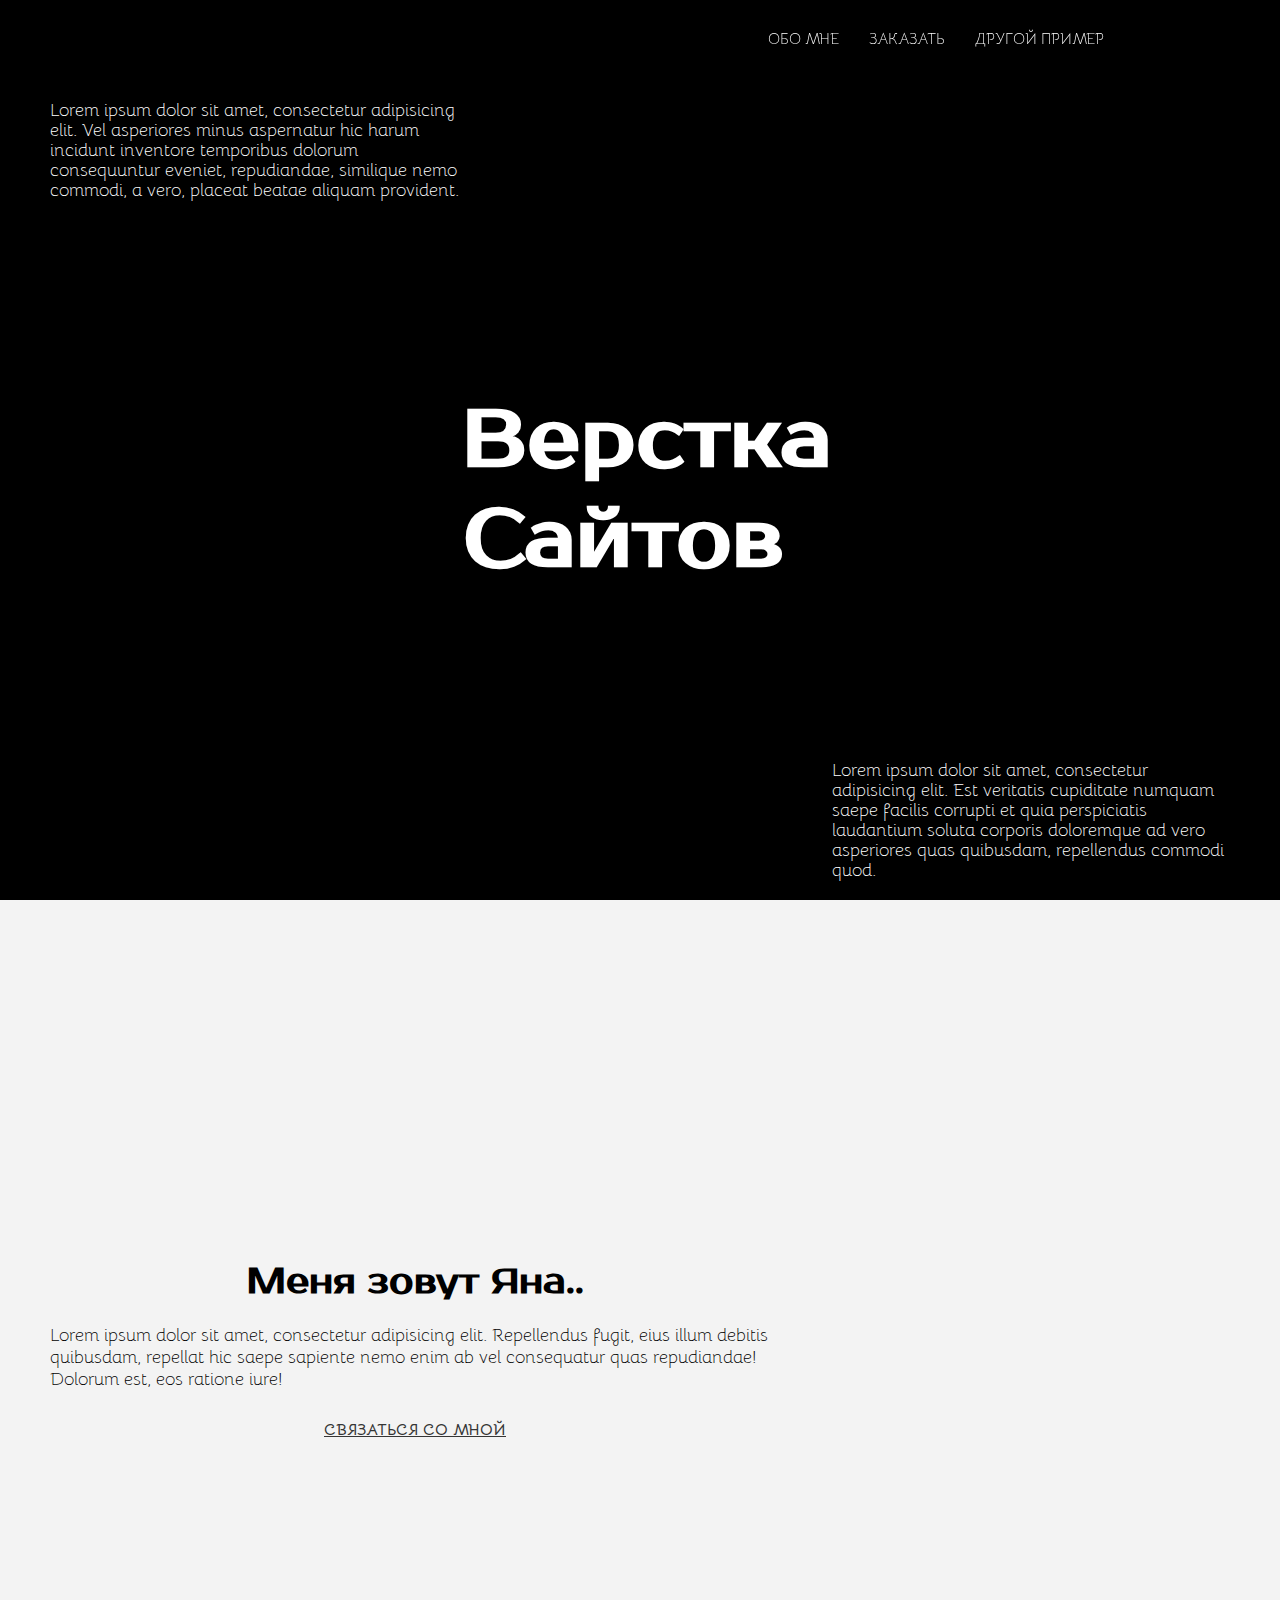
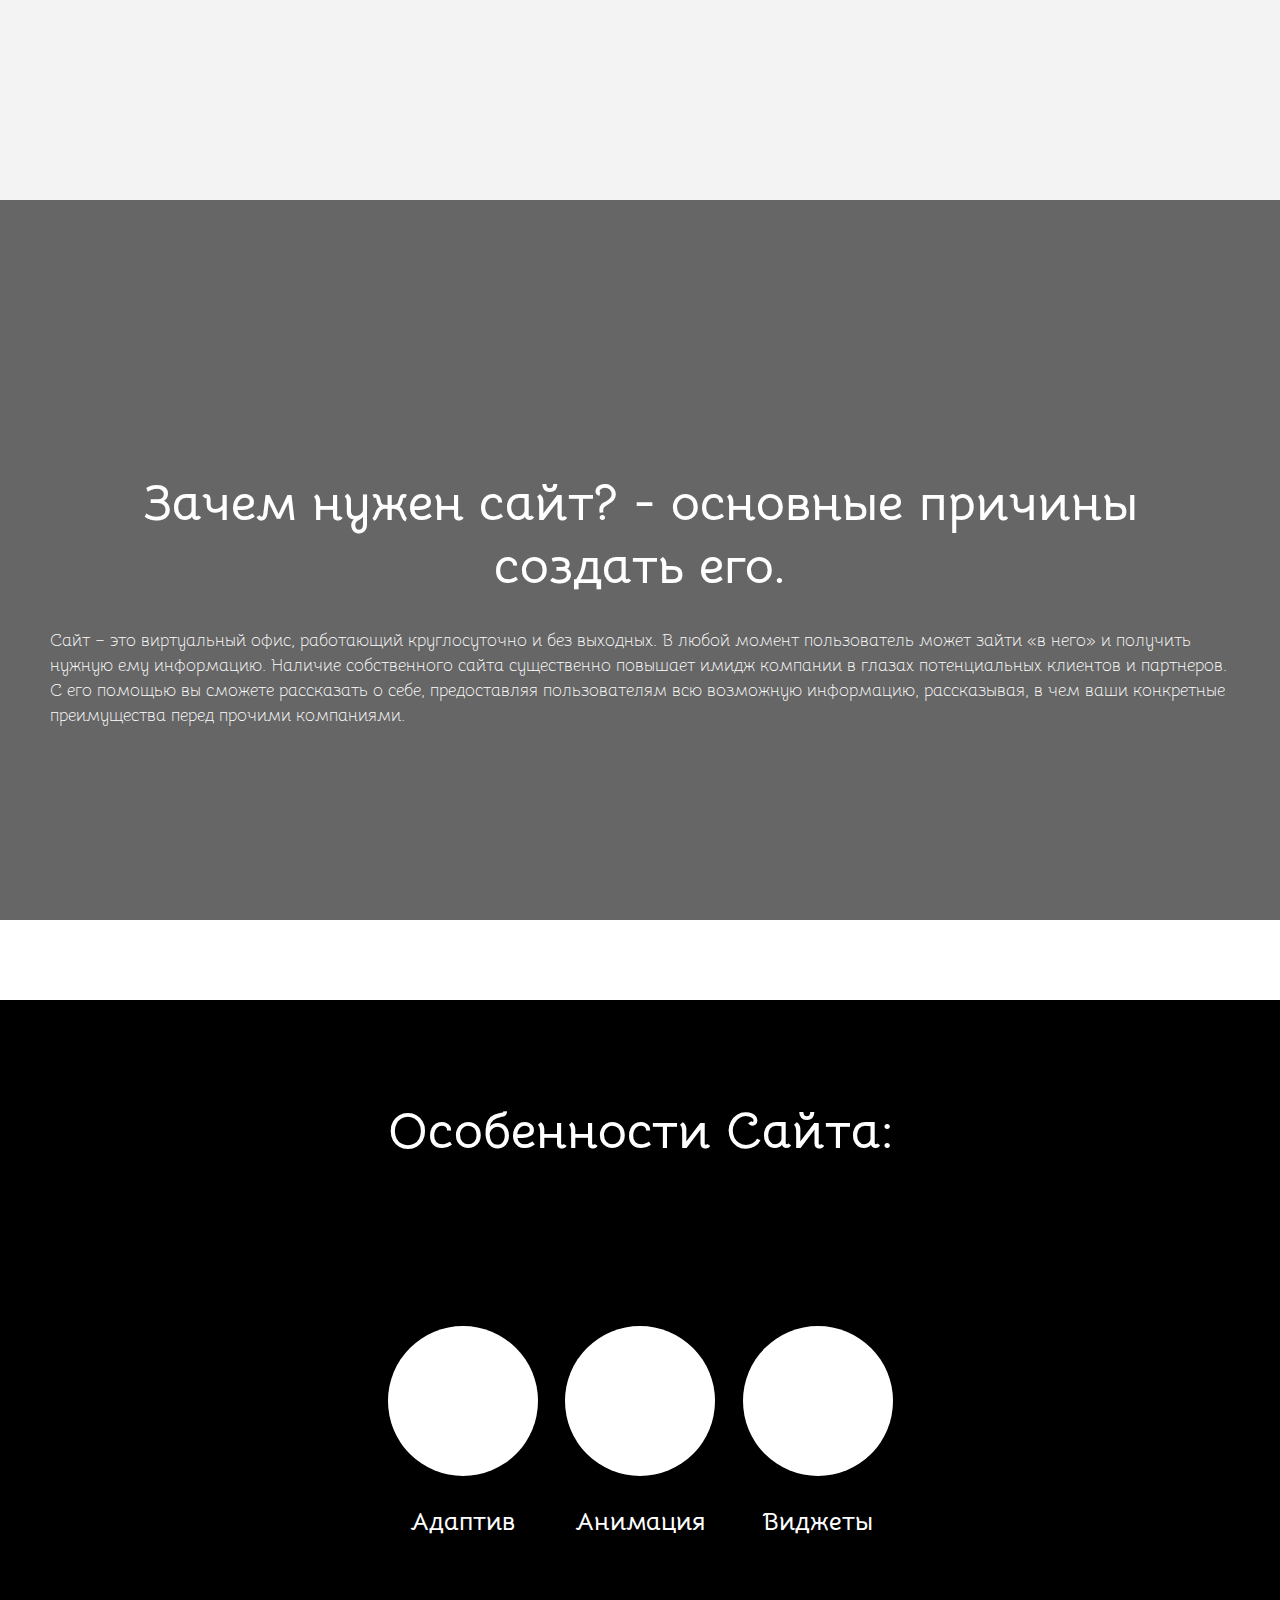
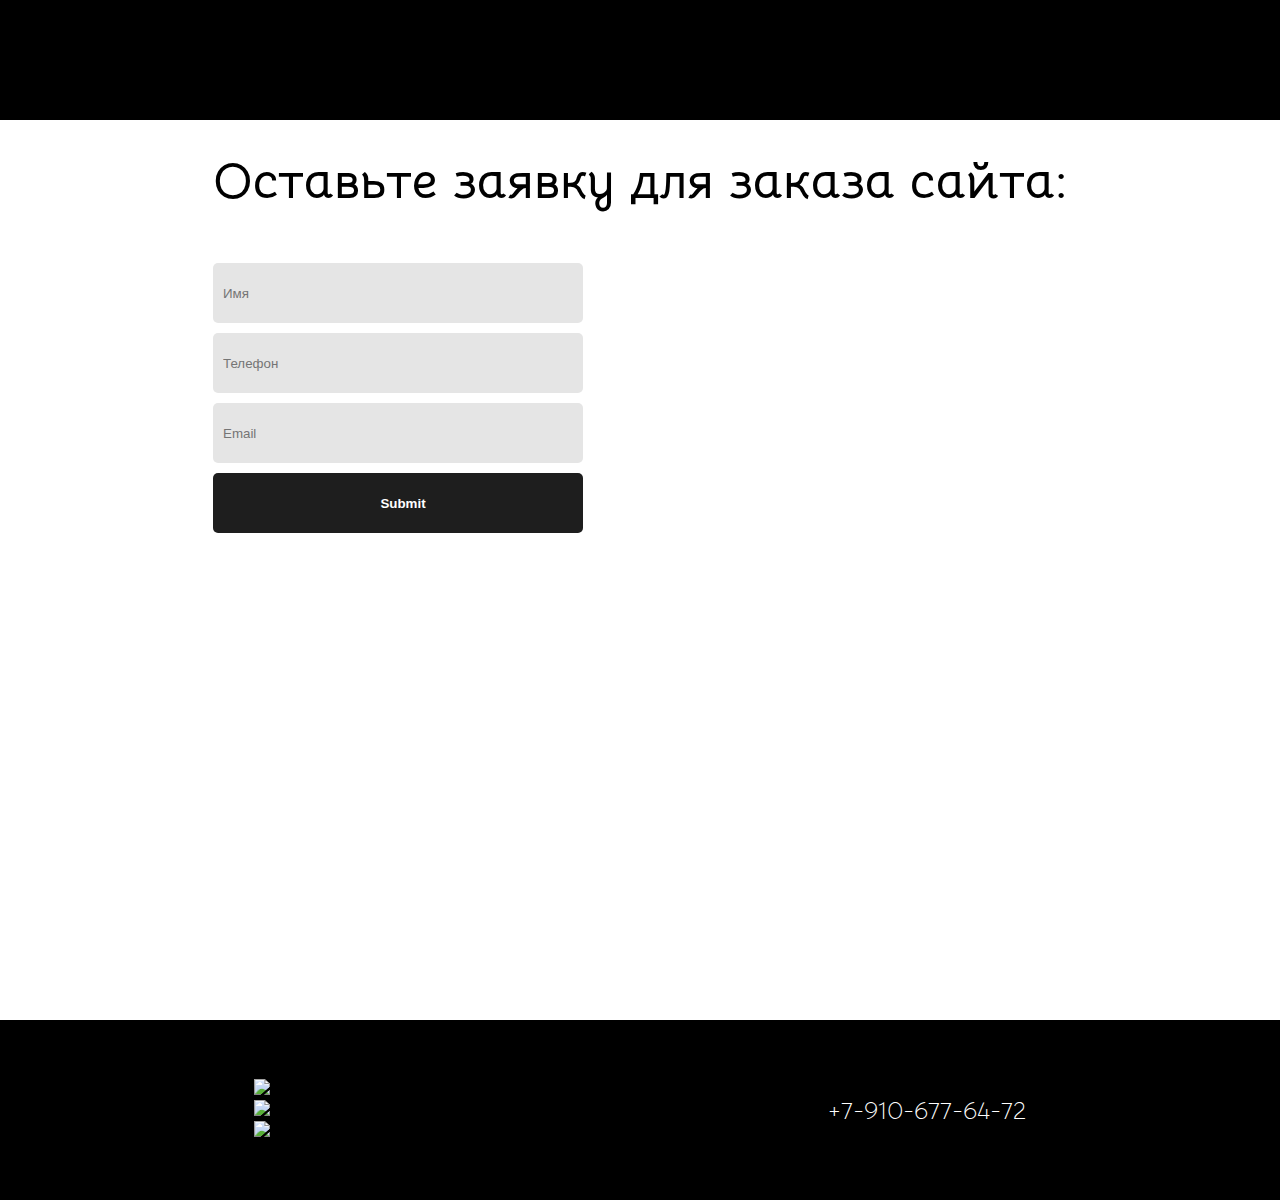
==== index.html @ 30df3de8 "Add files via upload" ====
<!DOCTYPE html>
<html lang="en">
<head>
	<meta charset="UTF-8">
	<meta name="viewport" content="width=device-width, initial-scale=1.0">
	 <meta name="viewport" content="width=device-width">
	<link rel="stylesheet" href="styles/style.css">
	<link rel="preconnect" href="https://fonts.gstatic.com">
	<link href="https://fonts.googleapis.com/css2?family=Bellota:wght@300;400;700&family=Prosto+One&display=swap" rel="stylesheet">
		<title>Portfolio</title>
</head>
<body>
	
		<div class="wrapper">
	<div class="main page">	
		<div class="header">
			<div class="container">
				<div class="header__body">
					<a href="#" class="header__logo">
						<img src="img/circle.png" alt="">
					</a>
					
					<div class="header__burger">
						<span></span>
					</div>
					<nav class="header__menu">
						<ul class="header__list">
							<li>
								 <a href="#about" class="header__link">Обо Мне</a>
							</li>
							
							<li>
								 <a href="#odder" class="header__link">Заказать</a>
							</li>

							<li>
								 <a href="web2/index.html" class="header__link">Другой Пример</a>
							</li>
						</ul>
					</nav>
				</div>
			</div>
		</div>
		
		<div class="main content">
				<div class="content__text one">
					Lorem ipsum dolor sit amet, consectetur adipisicing elit. Vel asperiores minus aspernatur hic harum incidunt inventore temporibus dolorum consequuntur eveniet, repudiandae, similique nemo commodi, a vero, placeat beatae aliquam provident.
				</div>
				
				<div class="content__headline">Верстка Сайтов</div>
				
				<div class="content__text two">
					Lorem ipsum dolor sit amet, consectetur adipisicing elit. Est veritatis cupiditate numquam saepe facilis corrupti et quia perspiciatis laudantium soluta corporis doloremque ad vero asperiores quas quibusdam, repellendus commodi quod.
				</div>
		</div>
	</div>
	
	<div class="about page" id="about">
		<div class="about content">
			<div class="about__row">
			<div class="about__body">
				<div class="about__body__title">Меня зовут Яна..</div>
				<div class="about__body__discription">Lorem ipsum dolor sit amet, consectetur adipisicing 	elit. Repellendus fugit, eius illum debitis quibusdam, repellat hic saepe sapiente 	nemo enim ab vel consequatur quas repudiandae! Dolorum est, eos ratione iure!</div>
				<a href="#call" class="about__body__link">Связаться со мной</a>
			</div>
		
				<div class="about__img">
					<img src="img/aboutimg.png" alt="">
				</div>
				</div>
		</div>
	</div>
	
	<div class="forwhat page">
		<div class="forwhat content">
			<div class="forwhat__body">
				<div class="text">Зачем нужен сайт? - основные причины создать его.</div>
				<div class="forwhat__body__points">Сайт – это виртуальный офис, работающий круглосуточно и без выходных. В любой момент пользователь может зайти «в него» и получить нужную ему информацию. Наличие собственного сайта существенно повышает имидж компании в глазах потенциальных клиентов и партнеров. С его помощью вы сможете рассказать о себе, предоставляя пользователям всю возможную информацию, рассказывая, в чем ваши конкретные преимущества перед прочими компаниями.</div>
			</div>
		</div>
	</div>


	<div class="slider_">
		<div class="slider content">
			<div class="slider__item">
				<img src="img/HP1.jpg" alt="">
			</div>
			
			<div class="slider__item">
				<img src="img/HP2.jpg" alt="">
			</div>
			
			<div class="slider__item">
				<img src="img/HP3.jpg" alt="">
			</div>
			
			<div class="slider__item">
				<img src="img/KS1.jpg" alt="">
			</div>
		</div>
	</div>
	
	<div class="sitesettings page">
		<div class="sitesettings content">
			<div class="sitesettings__body">
				<div class="text">Особенности Сайта:</div>
				<div class="settings_circles">
					
					<div class="settings_circles__body">
						<div class="circles__body__circle adap"><img src="img/adapt.png" alt=""></div>
						<div class="circles__body__text">Адаптив</div>
					</div>
					
					<div class="settings_circles__body">
						<div class="circles__body__circle anim"><img src="img/animat.png" alt=""></div>
						<div class="circles__body__text">Анимация</div>
					</div>
					
					<div class="settings_circles__body">
						<div class="circles__body__circle send"><img src="img/vidzets.png" alt=""></div>
						<div class="circles__body__text">Виджеты</div>
					</div>
				</div>
			</div>
		</div>
	</div>
	
	<div class="formsend page" id="odder">
		<div class="formsend content">
			<div class="formsend__body">
				<div class="text">Оставьте заявку для заказа сайта:</div>
				
					<div class="form__body">
						<form action="email.php" class="formsend__form" autocomplete="off" method="post">
							<input class="input" placeholder="Имя" name="username"  required="required" 	type="text">
							<input class="input" placeholder="Телефон" name = "usernumber" required="required" type="text">
							<input class="input" placeholder="Email" name = "usermail" required="required" type="text">
							<input class="bot-send-mail" placeholder="Email" required="required" type="submit">
						</form>
						<div class="form__img"><img src="img/notsendyet.png" alt=""></div>
					</div>
			</div>
		</div>
	</div>
	

	<footer class="footer page">
		<div class="footer__row" id="call">
			<div class="conteiner">
				<div class="footer__body">
					<div class="socials__links">
					<a href="#"><img src="img/instagram.png"></a>
					<a href="#"><img src="img/vk.png"></a>
					<a href="#"><img src="img/email.png"></a>
				</div>
			<div class="footer__phone">
				<a href="#" class="phone">+7-910-677-64-72</a>
			</div>
				</div>
			</div>
		</div>
			


	</footer>
</div>	
	

	<script src="https://ajax.googleapis.com/ajax/libs/jquery/3.1.1/jquery.min.js"></script>
	<script src="scripts/script.js"></script>
	<script src="scripts/slick.min.js"></script>
	
</body>
</html>
---- styles/style.css ----
*{
	margin: 0;
	padding: 0;
	box-sizing: border-box;
	border: 0;
}
html, body{
	height: 100%;
	font-family: 'Bellota', cursive;
	font-weight: 300;
}
a{
	 cursor: pointer;
}
.container{
	max-width: 1180px;
	margin: 0 auto;
	/*padding: 0px 10px;*/
}
.main{
				background-color: #000;
}
.main.content{
	background: url(../img/spiral.png) center no-repeat;
}
.page{
	min-height: 100vh;				
	display: flex;
	margin: 0;
}

.header{
	width: 100%;
	position: fixed;
	top: 0;
	left: 0;
	z-index: 50;
}
.header:before{
	content: '';
	position: absolute;
	top: 0;
	left: 0;
	width: 100%;
	height: 100%;
							/*background: #555555;*/
}
.header__body{
	position: relative;
	z-index: 2;
	display: flex;
	justify-content: space-around;
	height: 80px;
	align-items: center;
}
.header__list{
	display: flex;
}
.header__list li{
	list-style: none;
	margin: 0px 0px 0px 30px;
}
.header__list li:after{
    background-color: #F6F6F6;
    display: block;
    content: "";
    height: 3px;
    width: 0%;
    transition: width .3s ease-in-out;
}
.header__list li:hover:after{
	width: 100%;
}
.header__link{
	text-decoration: none;
	text-transform: uppercase;
	color: #fff;
	font-size: 15px;
}
.header__logo{
	flex: 0 0 60px;;
}
.header__logo img{
	max-width: 100%;
}

.content{
	display: flex;
	max-width: 1180px;
	margin: 0 auto;
	padding: 100px 0px 20px 0px;
	/*flex: 1 1 auto;*/
	justify-content: center;
					/*background-color: #707070;*/
	color: #fff;
}
.content__text{
	font-size: 18px;
	line-height: 20px;
}
.content__headline{
	align-self: center;
	font-size: 80px;
	font-weight: 700;
	font-family: 'Prosto One', cursive;
}
.two{
	align-self: flex-end;
}
.about{
					background-color: #F3F3F3;
}
.about.content{
					background-color: #F3F3F3; 
	padding: 0;
}
.about__body{
	display: flex;
	justify-content: center;
	align-items: center;
	flex-direction: column;
	color: #000;
}
.about__row{
	display: flex;
	justify-content: space-around;
	align-items: center;
}
.about__body__title{
	font-family: 'Prosto One', cursive;
	font-weight: 700;
	font-size: 35px;
	padding: 0px 0px 20px 0px;
}
.about__body__discription{
	font-size: 18px;
	padding: 0px 0px 30px 0px;
}
.about__body__link{
	text-decoration: none;
	text-transform: uppercase;
	color: #353535;
	font-weight: 700;
	text-decoration: underline;
}
.about__img{
	flex: 0 0 450px;
	display: flex;
	justify-content: center;
	align-items: center;
}
.about__img img{
	max-width: 100%;
}
.forwhat.page{
	min-height: 80vh;
	background: linear-gradient(rgba(0,0,0,0.6), rgba(0,0,0,0.6)) , url(../img/forwhatimg.jpg)  fixed;

}


.forwhat__body{
	display: flex;
	flex-direction: column;
	justify-content: center;
	align-items: center;
}
.text{
	font-size: 50px;
	font-weight: 700;
	text-align: center;
}
.forwhat__body__points{
	font-size: 17px;
	padding: 30px 0px 0px 0px;
	line-height: 25px;
}

.slider_{	
	display: flex;
	flex-direction: column;
	margin: 30px 0px;
}
.slider{
	min-width: 0;
	padding: 0px 50px;
	
}
.slider__item{
	min-width: 0;
}
.slider__item img{
	width: 400px;
}



/*************Slider классы*****************/
.slider{
	position: relative;
}
.slick-track{
	display: flex;
}
.slick-list {
	overflow: hidden;
}
.slick-arrow{
	position: absolute;
	margin: -10px 0px 0px 0px;
	top: 50%;
	z-index: 10;
	font-size: 0;
	width: 30px;
	height: 50px;
}
.slick-arrow.slick-prev{
	left: 0;
	background: url("../img/left-arrow.png") 0 0 / 100% no-repeat;
}
.slick-arrow.slick-next{
	right: 0;
	background: url("../img/right-arrow.png") 0 0 / 100% no-repeat;
}
/*****The End of Slider****/

.sitesettings.page{
	min-height: 80vh;
					background-color: #000;
}
.sitesettings.content{
					background-color: #000;
}
.sitesettings__body{
	display: flex;
	flex-direction: column;
	align-items: stretch;
}
.settings_circles{
	display: flex;
	justify-content: space-between;
	align-items: center;
	flex: 1 1 auto;
}
.settings_circles__body{
	display: flex;
	flex-direction: column;
	align-items: center;
	justify-content: center;
}
.circles__body__circle{
	width: 150px;
	height: 150px;
	border-radius: 50%;
	background: #fff;
	margin: 0px 0px 30px 0px;
}
.circles__body__circle img{
	overflow: hidden;
	width: 150px;
}
.circles__body__circle.anim img{
	animation-name: eays;
	animation-duration: 3s;
	animation-direction: alternate;
	animation-iteration-count: infinite;
	
}
.circles__body__text{
	font-size: 25px;
	font-weight: 700;
	text-align: center;
}

@keyframes eays{
	0%{
		
	}
	50%{
		transform: scale(1, -1);
	}
	100%{
		transform: translate(10px, 0px);
	}
}
.formsend{
					background-color: ##F3F3F3;
}
.formsend__body{
				background-color: ##F3F3F3;
	padding: 30px 0px 0px 0px;
}
.formsend.content{
	padding: 0;
	/*margin: 0;*/
}
.formsend.page{
	width: 100%;
}
.formsend__form{
	display: flex;
	flex-direction: column;
}
.form__body{
	margin: 50px 0px 0px 0px;
	display: flex;
	justify-content: space-between;
	align-items: center;
}
.formsend__body{
	color: #000;
}
.input, .bot-send-mail{
	width: 370px;
	height: 60px;
	background: #E5E5E5;
	border-radius: 5px;
	box-shadow: none;
	margin-bottom: 10px;
	border: none;
	padding-left: 10px;
}
.bot-send-mail{
	background-color: #1E1E1E;
	color: #fff;
	font-weight: 700;
}
.form__img img{
	width: 450px;
}
.footer.page{

	min-height: 10vh;
				background: #000;
}
.footer.content{
				background: #000;
	justify-content: space-between;
}
/*.footer__body{
	width: 100%;
	display: flex;
	justify-content: space-between;
	align-items: center;
	margin-bottom: 20px;
	flex: 1 1 auto;
}*/
/*.footer__socials{
	display: flex;
	flex: 1 1 auto;
	align-items: center;
}*/
/*.socials__links{
	display: flex;
	flex-direction: column;
}
.socials__links img{
	width: 30px;
	height: 30px;
}
.socials__links a{
	margin-right: 50px;
}
.text__socials{
	color: #fff;
	font-size: 25px;
	margin: 0px 0px 40px 0px;
}
.phone{
	text-decoration: none;
	color: #fff;
	font-size: 25px;
}
*/
.footer__row{
	width: 100%;
}

.footer__body{
	display: flex;
	justify-content: space-around;
	height: 20vh;
	align-items: center;
}
.socials__links a{
	margin-right: 50px;
}
.socials__links{
	display: flex;
	flex-direction: column;
}
.phone{
	text-decoration: none;
	color: #fff;
	font-size: 25px;
}

@media (max-width: 970px){

	.settings_circles{
		flex-direction: column;
	}
	img{
		width: 200px;
	}
	.form__img img {
		width: 200px;
	}
	.form__body{
		flex-direction: column;
	}
	.main .content{
		flex-wrap: wrap;
	}
	.content__headline{
		font-size: 30px;
	}
	.about__body__title{
		font-size: 20px;
	}
}
	

@media (max-width: 470px){

	/*.settings_circles{
		flex-direction: column;
	}
	img{
		width: 200px;
	}
	.form__img img {
		width: 200px;
	}*/
	.input,.bot-send-mail{
		width: 100px;
	}
	.text{
		font-size: 20px;
	}
	.about__body__title{
		flex: 3;
	}
	.about__img{
		flex: 2;
	}

	.about__row{
		flex-direction: column;
	}

}
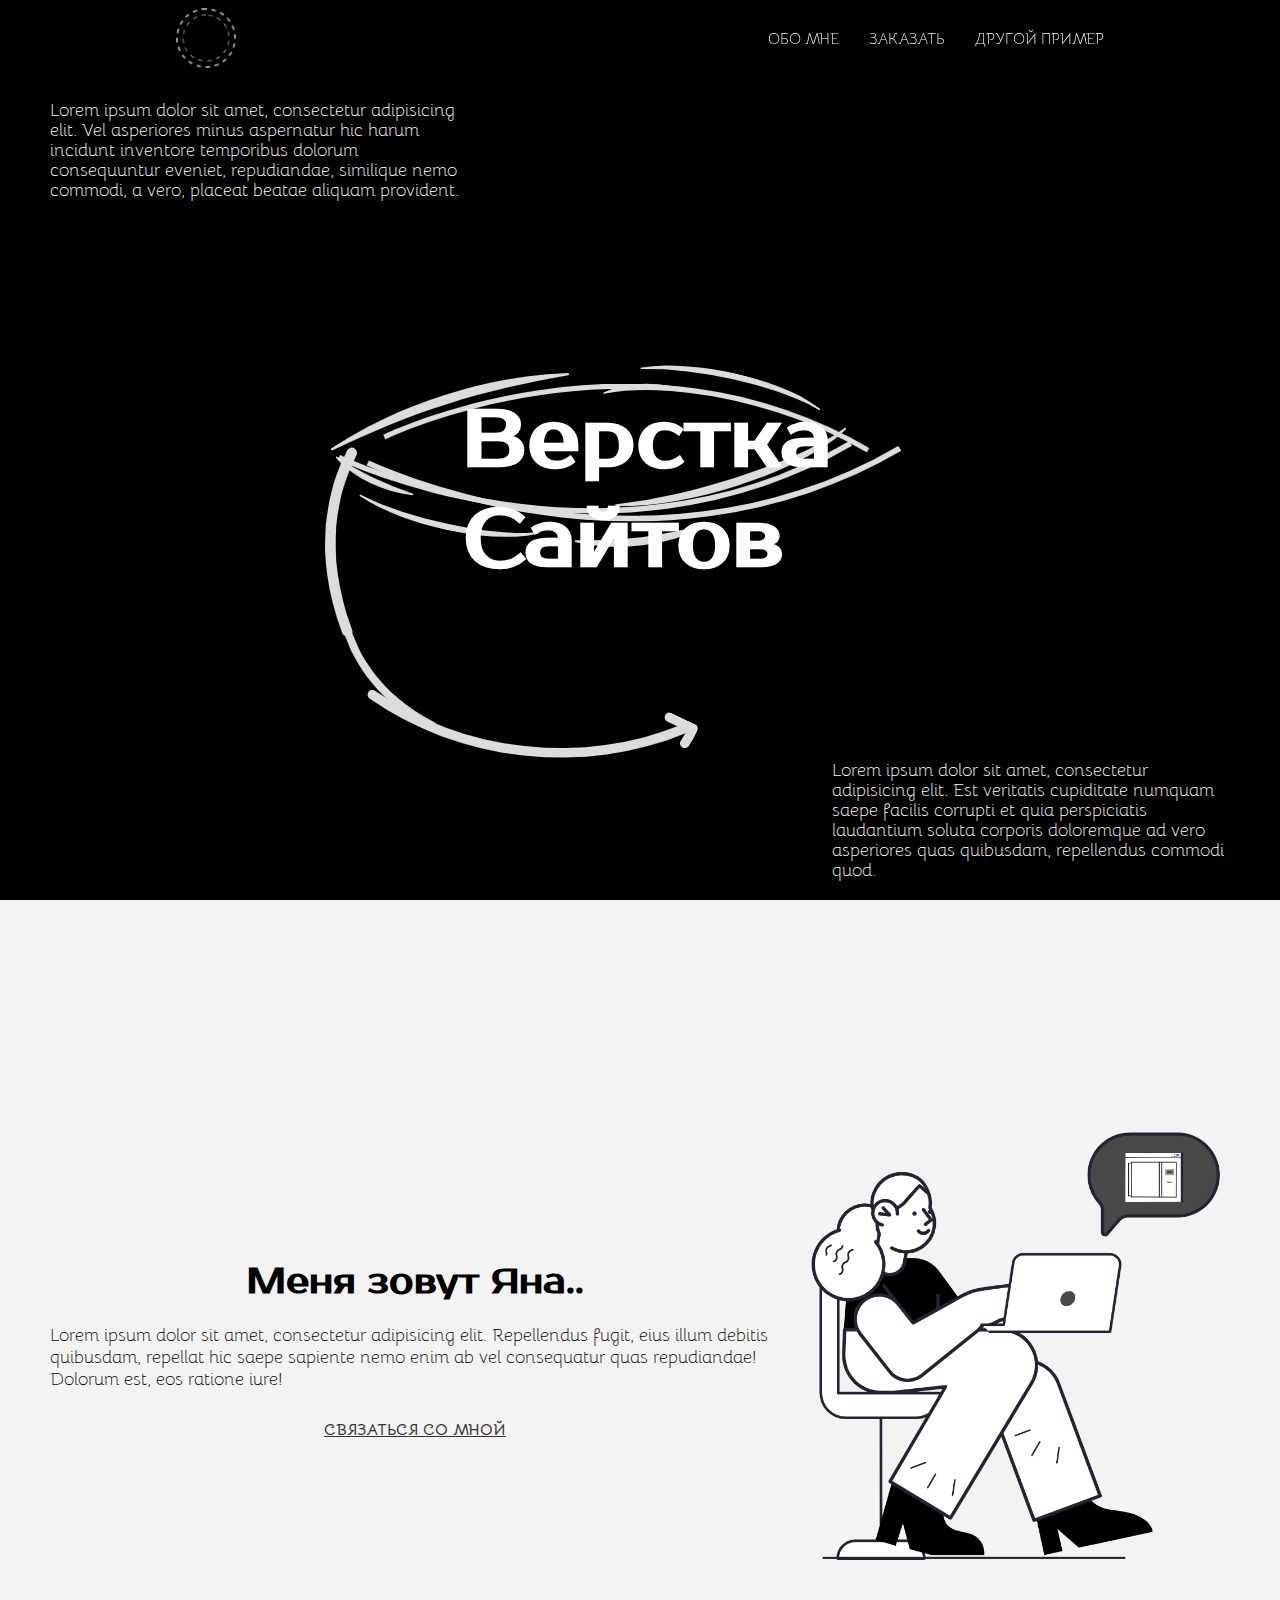
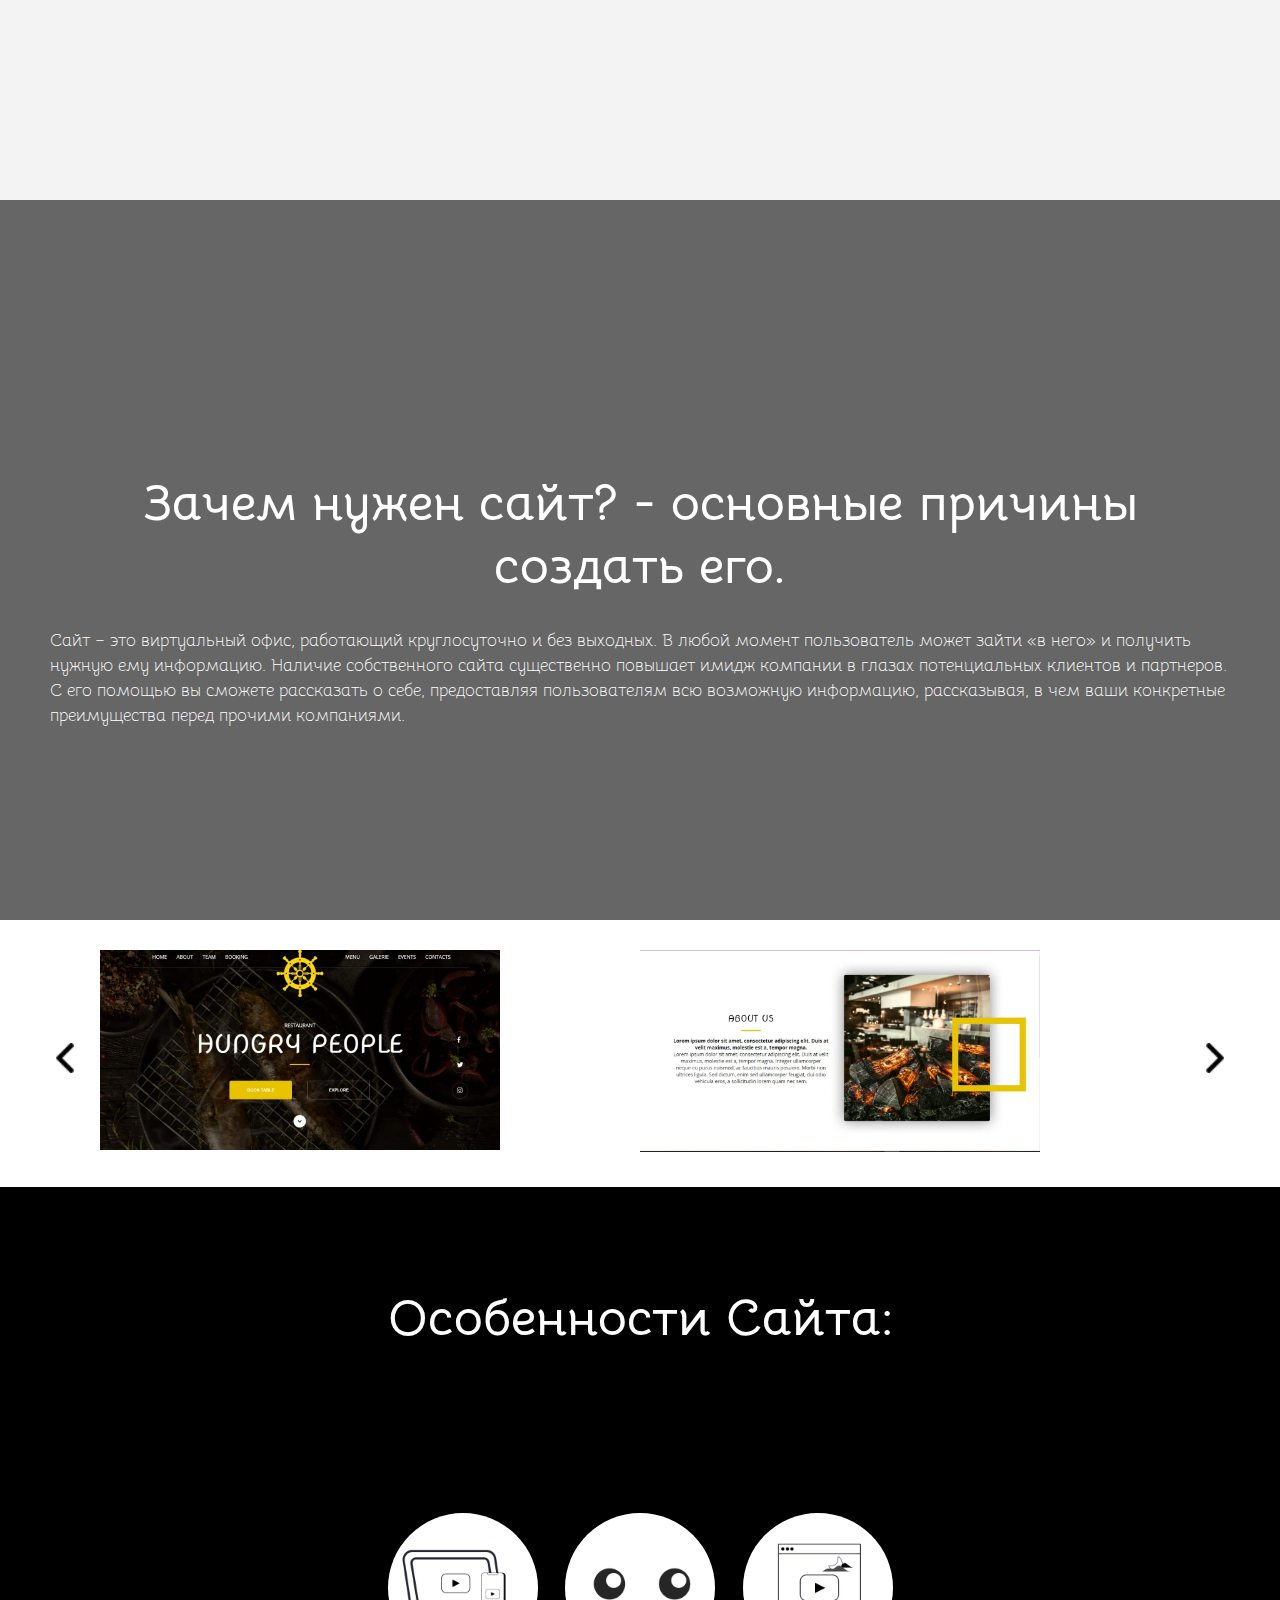
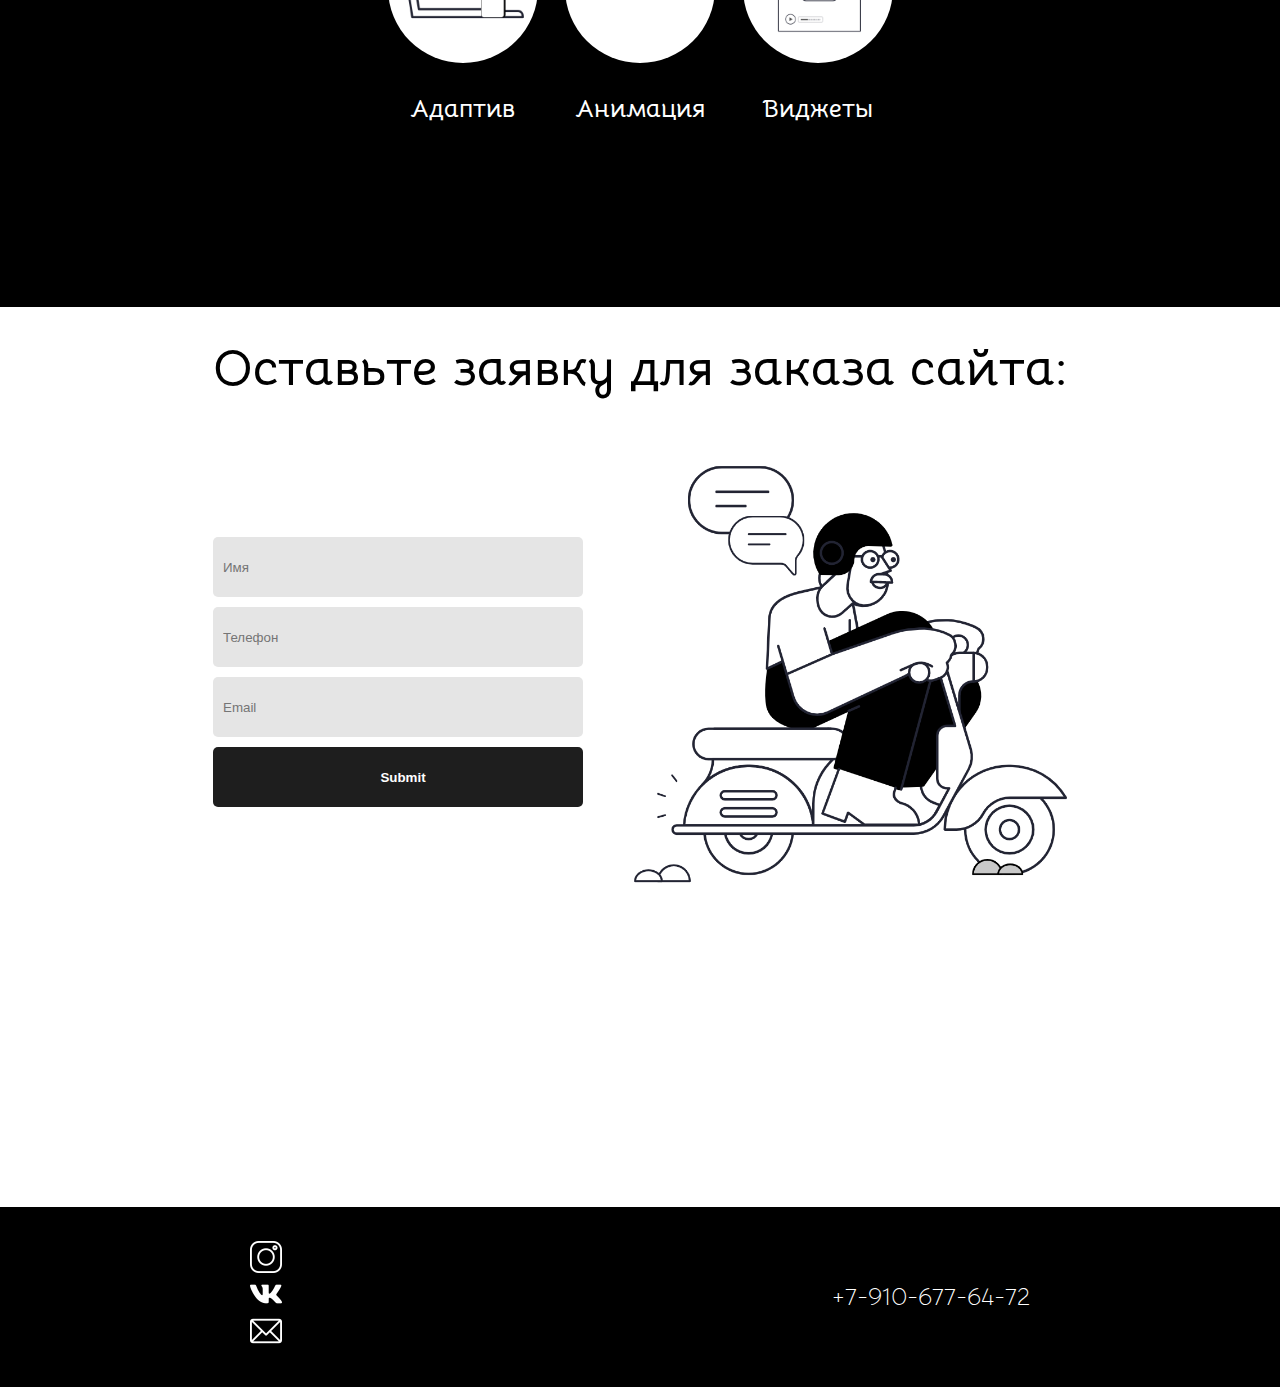
==== commit 14e60631: "Update index.html" ====
--- a/index.html
+++ b/index.html
@@ -3,7 +3,7 @@
 <head>
 	<meta charset="UTF-8">
 	<meta name="viewport" content="width=device-width, initial-scale=1.0">
-	 <meta name="viewport" content="width=device-width">
+	<meta name="viewport" content="width=device-width, initial-scale=1, user-scalable=0">	 
 	<link rel="stylesheet" href="styles/style.css">
 	<link rel="preconnect" href="https://fonts.gstatic.com">
 	<link href="https://fonts.googleapis.com/css2?family=Bellota:wght@300;400;700&family=Prosto+One&display=swap" rel="stylesheet">
@@ -172,4 +172,4 @@
 	<script src="scripts/slick.min.js"></script>
 	
 </body>
-</html>+</html>
--- a/styles/style.css
+++ b/styles/style.css
@@ -395,7 +395,7 @@
 	font-size: 25px;
 }
 
-@media (max-width: 970px){
+/*@media (max-width: 970px){
 
 	.settings_circles{
 		flex-direction: column;
@@ -419,7 +419,82 @@
 		font-size: 20px;
 	}
 }
+	*/
+
+	@media (max-width: 970px){
+
+	.two {
+    	align-self: flex-end;
+    	text-align: end;
+	}
+	.content__headline{
+		text-align: center;
+	}
+	.settings_circles{
+		flex-direction: column;
+	}
+	img{
+		width: 200px;
+	}
+	.form__img img {
+		width: 200px;
+	}
+	.form__body{
+		flex-direction: column;
+	}
+	.main .content{
+		flex-wrap: wrap;
+		background-size: 700px auto;
+		}
+	/**/
+	.content__headline{
+		font-size: 65px;
+	}
+	.content__text{
+		font-size: 25px;
+	}
+	.about__body__title{
+		font-size: 22px;
+		margin: 10px 0px 0px 0px;
+	}
+	.about__body__discription{
+		text-align: center;
+	}
+	.forwhat__body__points{
+		text-align: center;
+		font-size: 16px;
+	}
+	.about__img img{
+		width: 350px;
+	}
+	.form__img{
+		margin: 20px 0px 0px 0px;
+	}
+	.form__img img{
+		width: 300px;
+	}
+	.slider__item img{
+		/*width: 200px;*/
+	}
+	.settings_circles{
+		margin: 50px 0px 0px 0px;
+	}
+	.formsend.page{
+		align-items: center;
+	}
+	.socials__links img{
+		width: 35px;
+	}
+}
 	
+	@media (max-width: 668px){
+		.about__row{
+			flex-direction: column;
+		}	
+		.content__headline{
+		font-size: 50px;
+	}
+	}
 
 @media (max-width: 470px){
 
@@ -433,20 +508,25 @@
 		width: 200px;
 	}*/
 	.input,.bot-send-mail{
-		width: 100px;
+		width: 200px;
 	}
 	.text{
-		font-size: 20px;
-	}
-	.about__body__title{
-		flex: 3;
-	}
-	.about__img{
-		flex: 2;
-	}
-
+		font-size: 30px;
+	}
 	.about__row{
 		flex-direction: column;
 	}
-
+	.settings_circles__body{
+		margin: 0;
+	}
+	.circles__body__circle{
+		width: 90px;
+		height: 90px;
+	}
+	.circles__body__circle img{
+		width: 90px;
+	}
+	.slider__item img{
+	width: 300px;
+	}
 }